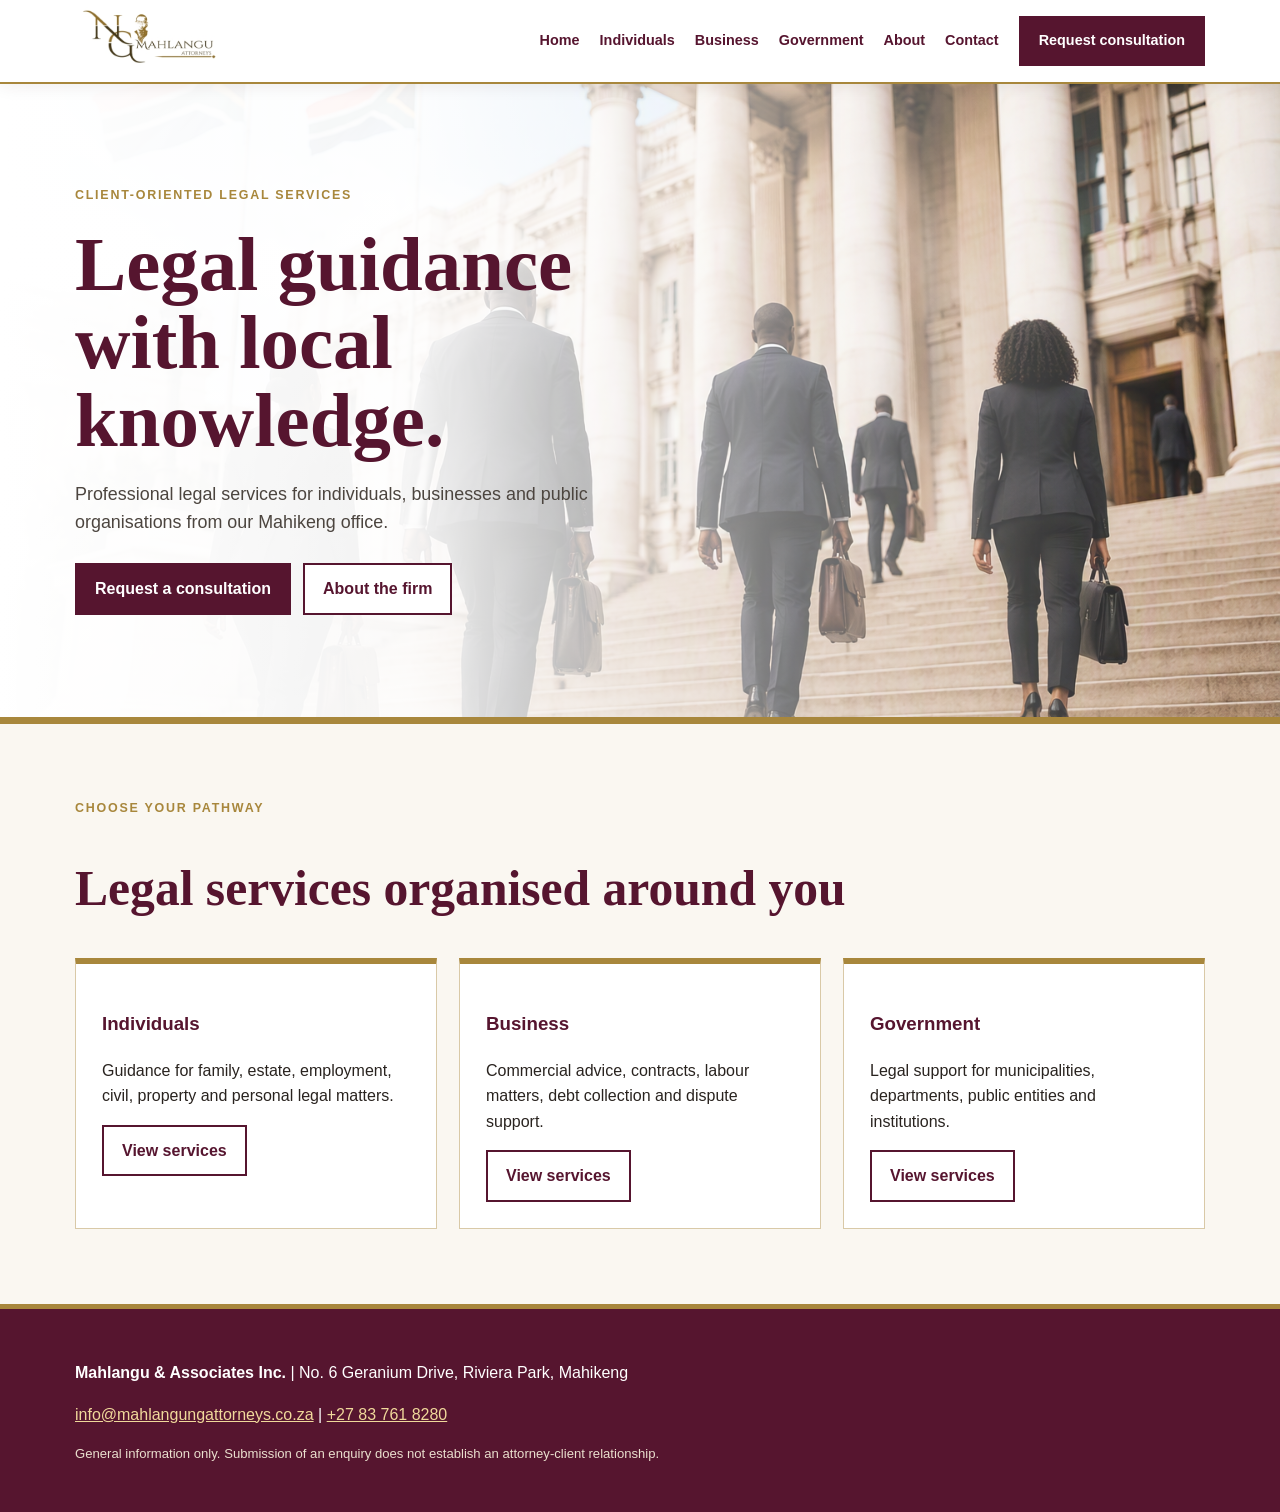
==== index.html @ ce29629a "Add files via upload" ====
<!doctype html><html lang="en-ZA"><head><meta charset="utf-8"><meta name="viewport" content="width=device-width,initial-scale=1"><meta name="description" content="Law firm in Mahikeng serving individuals, businesses and public organisations."><title>Mahlangu Attorneys | Mahikeng</title><link rel="stylesheet" href="assets/style.css"><link rel="icon" href="assets/logo.jpeg"></head><body><header class="top"><nav class="nav wrap"><a href="index.html"><img class="logo" src="assets/logo.jpeg" alt="Mahlangu Attorneys logo"></a><button class="menu" aria-expanded="false">Menu</button><div class="links"><a href="index.html">Home</a><a href="individuals.html">Individuals</a><a href="business.html">Business</a><a href="government.html">Government</a><a href="about.html">About</a><a href="contact.html">Contact</a><a class="button" href="contact.html#form">Request consultation</a></div></nav></header>
<main><section class="hero"><div class="wrap"><div class="hero-copy"><div class="eyebrow">Client-oriented legal services</div><h1>Legal guidance with local knowledge.</h1><p class="lead">Professional legal services for individuals, businesses and public organisations from our Mahikeng office.</p><div class="btns"><a class="button" href="contact.html#form">Request a consultation</a><a class="button outline" href="about.html">About the firm</a></div></div></div></section><section class="section soft"><div class="wrap"><div class="eyebrow">Choose your pathway</div><h2>Legal services organised around you</h2><div class="grid3"><article class="card"><h3>Individuals</h3><p>Guidance for family, estate, employment, civil, property and personal legal matters.</p><a class="button outline" href="individuals.html">View services</a></article><article class="card"><h3>Business</h3><p>Commercial advice, contracts, labour matters, debt collection and dispute support.</p><a class="button outline" href="business.html">View services</a></article><article class="card"><h3>Government</h3><p>Legal support for municipalities, departments, public entities and institutions.</p><a class="button outline" href="government.html">View services</a></article></div></div></section></main><footer><div class="wrap"><p><strong>Mahlangu & Associates Inc.</strong> | No. 6 Geranium Drive, Riviera Park, Mahikeng</p><p><a href="mailto:info@mahlangungattorneys.co.za">info@mahlangungattorneys.co.za</a> | <a href="tel:+27837618280">+27 83 761 8280</a></p><p class="note" style="color:#eadfce">General information only. Submission of an enquiry does not establish an attorney-client relationship.</p></div></footer><script src="assets/site.js"></script>
</body></html>
---- assets/style.css ----
:root{--burg:#56152f;--gold:#a8873c;--ink:#29231f;--muted:#6d665f;--cream:#faf7f1;--line:#d9c9a7}*{box-sizing:border-box}html{scroll-behavior:smooth}body{margin:0;font-family:Arial,Helvetica,sans-serif;color:var(--ink);line-height:1.6;background:#fff}a{color:inherit}.wrap{width:min(1130px,92%);margin:auto}.top{position:sticky;top:0;z-index:20;background:#fff;border-bottom:2px solid var(--gold);box-shadow:0 2px 16px #3b211514}.nav{min-height:82px;display:flex;align-items:center;justify-content:space-between;gap:25px}.logo{width:285px;max-width:43vw;height:65px;object-fit:contain;object-position:left}.links{display:flex;align-items:center;gap:20px}.links a{text-decoration:none;color:var(--burg);font-weight:700;font-size:.9rem}.button{display:inline-block;background:var(--burg);color:#fff!important;padding:11px 18px;border:2px solid var(--burg);text-decoration:none;font-weight:700}.button.gold{background:var(--gold);border-color:var(--gold);color:#fff!important}.button.outline{background:#fff;color:var(--burg)!important}.menu{display:none;background:var(--burg);color:#fff;border:0;padding:10px}.hero{position:relative;min-height:640px;display:grid;align-items:center;border-bottom:7px solid var(--gold);overflow:hidden}.hero:before{content:"";position:absolute;inset:0;background:url('landing-court.png') center/cover no-repeat}.hero:after{content:"";position:absolute;inset:0;background:linear-gradient(90deg,#fff 0%,rgba(255,255,255,.95) 32%,rgba(255,255,255,.45) 62%,rgba(255,255,255,.03) 100%)}.hero-copy{position:relative;z-index:2;max-width:550px;padding:70px 0}.eyebrow{color:var(--gold);letter-spacing:.14em;text-transform:uppercase;font-weight:800;font-size:.78rem}.hero h1,.pagehero h1{font-family:Georgia,serif;color:var(--burg);font-size:clamp(2.8rem,6vw,5rem);line-height:1.02;margin:.25em 0}.lead{font-size:1.12rem;color:#4c453f}.btns{display:flex;gap:12px;flex-wrap:wrap;margin-top:26px}.section{padding:75px 0}.soft{background:var(--cream)}h2{font-family:Georgia,serif;color:var(--burg);font-size:clamp(2rem,4vw,3.1rem);line-height:1.15}.grid3{display:grid;grid-template-columns:repeat(3,1fr);gap:22px}.card{border:1px solid var(--line);border-top:6px solid var(--gold);background:#fff;padding:26px}.card h3{color:var(--burg)}.pagehero{display:grid;grid-template-columns:1fr 1fr;min-height:520px;border-bottom:6px solid var(--gold)}.pagehero .copy{padding:70px max(4vw,30px);display:grid;align-content:center;background:#fff}.pagehero img{width:100%;height:100%;object-fit:cover}.services{display:grid;grid-template-columns:repeat(2,1fr);gap:16px}.service{padding:22px;border-left:5px solid var(--burg);background:var(--cream)}.service h3{margin-top:0;color:var(--burg)}.contact{display:grid;grid-template-columns:.85fr 1.15fr;gap:40px}.panel{border:1px solid var(--line);padding:28px}.field{margin-bottom:14px}.field label{font-weight:700;display:block}.field input,.field select,.field textarea{width:100%;padding:12px;border:1px solid #aaa;font:inherit}.socials{display:flex;gap:10px;flex-wrap:wrap;margin-top:18px}.social{padding:9px 13px;border:1px solid var(--gold);color:var(--burg);text-decoration:none;font-weight:700}.note{font-size:.82rem;color:var(--muted)}footer{background:var(--burg);color:#fff;padding:35px 0;border-top:5px solid var(--gold)}footer .logo{background:#fff;padding:4px}footer a{color:#f0d99b}.success{display:none;padding:12px;background:#edf5ef;border-left:5px solid #39734d;margin-top:12px}@media(max-width:820px){.menu{display:block}.links{display:none;position:absolute;top:82px;left:0;right:0;background:#fff;padding:20px;flex-direction:column;align-items:flex-start;border-bottom:2px solid var(--gold)}.links.open{display:flex}.pagehero{grid-template-columns:1fr}.pagehero img{max-height:420px}.grid3{grid-template-columns:1fr}.contact{grid-template-columns:1fr}.hero:after{background:rgba(255,255,255,.75)}.services{grid-template-columns:1fr}}@media(max-width:520px){.logo{width:195px}.hero{min-height:570px}.hero-copy{padding:45px 0}}
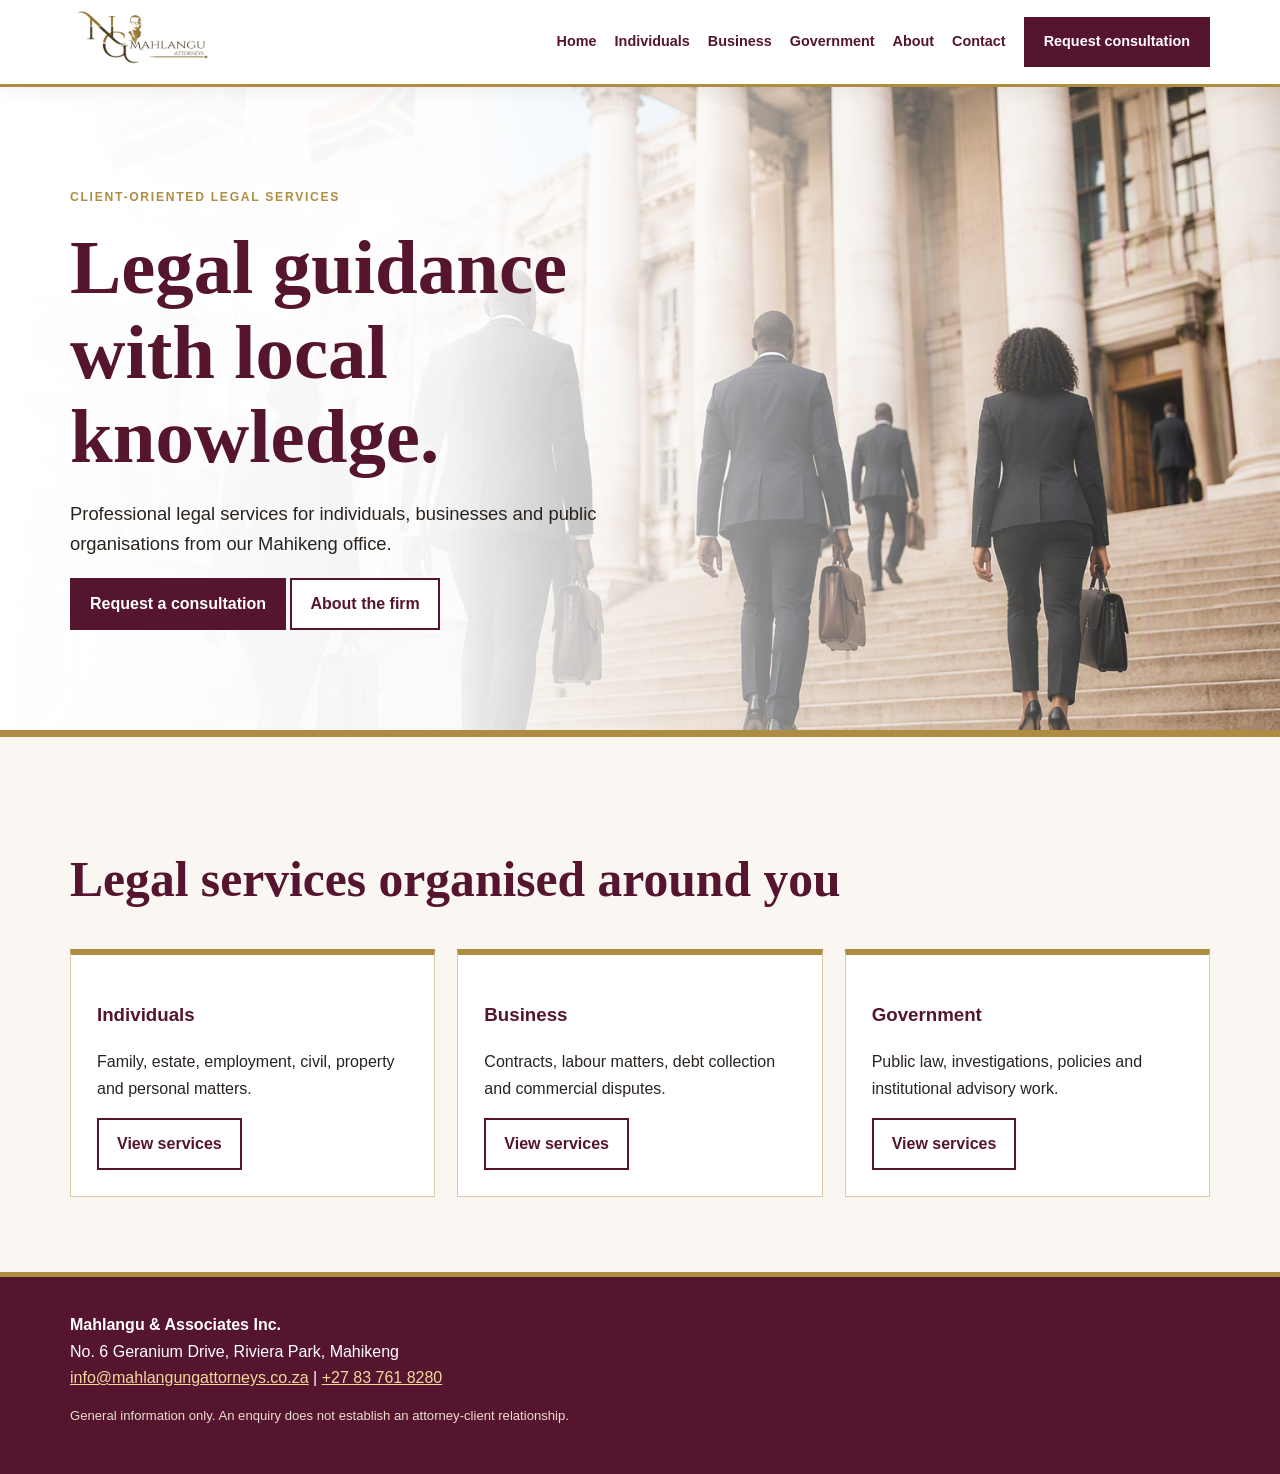
==== commit dddc4f58: "Add files via upload" ====
--- a/index.html
+++ b/index.html
@@ -1,3 +1 @@
-<!doctype html><html lang="en-ZA"><head><meta charset="utf-8"><meta name="viewport" content="width=device-width,initial-scale=1"><meta name="description" content="Law firm in Mahikeng serving individuals, businesses and public organisations."><title>Mahlangu Attorneys | Mahikeng</title><link rel="stylesheet" href="assets/style.css"><link rel="icon" href="assets/logo.jpeg"></head><body><header class="top"><nav class="nav wrap"><a href="index.html"><img class="logo" src="assets/logo.jpeg" alt="Mahlangu Attorneys logo"></a><button class="menu" aria-expanded="false">Menu</button><div class="links"><a href="index.html">Home</a><a href="individuals.html">Individuals</a><a href="business.html">Business</a><a href="government.html">Government</a><a href="about.html">About</a><a href="contact.html">Contact</a><a class="button" href="contact.html#form">Request consultation</a></div></nav></header>
-<main><section class="hero"><div class="wrap"><div class="hero-copy"><div class="eyebrow">Client-oriented legal services</div><h1>Legal guidance with local knowledge.</h1><p class="lead">Professional legal services for individuals, businesses and public organisations from our Mahikeng office.</p><div class="btns"><a class="button" href="contact.html#form">Request a consultation</a><a class="button outline" href="about.html">About the firm</a></div></div></div></section><section class="section soft"><div class="wrap"><div class="eyebrow">Choose your pathway</div><h2>Legal services organised around you</h2><div class="grid3"><article class="card"><h3>Individuals</h3><p>Guidance for family, estate, employment, civil, property and personal legal matters.</p><a class="button outline" href="individuals.html">View services</a></article><article class="card"><h3>Business</h3><p>Commercial advice, contracts, labour matters, debt collection and dispute support.</p><a class="button outline" href="business.html">View services</a></article><article class="card"><h3>Government</h3><p>Legal support for municipalities, departments, public entities and institutions.</p><a class="button outline" href="government.html">View services</a></article></div></div></section></main><footer><div class="wrap"><p><strong>Mahlangu & Associates Inc.</strong> | No. 6 Geranium Drive, Riviera Park, Mahikeng</p><p><a href="mailto:info@mahlangungattorneys.co.za">info@mahlangungattorneys.co.za</a> | <a href="tel:+27837618280">+27 83 761 8280</a></p><p class="note" style="color:#eadfce">General information only. Submission of an enquiry does not establish an attorney-client relationship.</p></div></footer><script src="assets/site.js"></script>
-</body></html>+<!doctype html><html lang="en-ZA"><head><meta charset="utf-8"><meta name="viewport" content="width=device-width,initial-scale=1"><title>Mahlangu Attorneys | Mahikeng</title><link rel="stylesheet" href="assets/style.css"></head><body><header class="top"><nav class="nav wrap"><a href="index.html"><img class="logo" src="assets/logo.jpeg" alt="Mahlangu Attorneys logo"></a><button class="menu">Menu</button><div class="links"><a href="index.html">Home</a><a href="individuals.html">Individuals</a><a href="business.html">Business</a><a href="government.html">Government</a><a href="about.html">About</a><a href="contact.html">Contact</a><a class="btn" href="contact.html">Request consultation</a></div></nav></header><main><section class="hero"><div class="wrap"><div class="hero-copy"><div class="eyebrow">Client-oriented legal services</div><h1>Legal guidance with local knowledge.</h1><p class="lead">Professional legal services for individuals, businesses and public organisations from our Mahikeng office.</p><a class="btn" href="contact.html">Request a consultation</a> <a class="btn out" href="about.html">About the firm</a></div></div></section><section class="section soft"><div class="wrap"><h2>Legal services organised around you</h2><div class="grid3"><div class="card"><h3>Individuals</h3><p>Family, estate, employment, civil, property and personal matters.</p><a class="btn out" href="individuals.html">View services</a></div><div class="card"><h3>Business</h3><p>Contracts, labour matters, debt collection and commercial disputes.</p><a class="btn out" href="business.html">View services</a></div><div class="card"><h3>Government</h3><p>Public law, investigations, policies and institutional advisory work.</p><a class="btn out" href="government.html">View services</a></div></div></div></section></main><footer><div class="wrap"><strong>Mahlangu & Associates Inc.</strong><br>No. 6 Geranium Drive, Riviera Park, Mahikeng<br><a href="mailto:info@mahlangungattorneys.co.za">info@mahlangungattorneys.co.za</a> | <a href="tel:+27837618280">+27 83 761 8280</a><p class="fine" style="color:#eadfce">General information only. An enquiry does not establish an attorney-client relationship.</p></div></footer><script src="assets/site.js"></script></body></html>
--- a/assets/style.css
+++ b/assets/style.css
@@ -1 +1,2 @@
-:root{--burg:#56152f;--gold:#a8873c;--ink:#29231f;--muted:#6d665f;--cream:#faf7f1;--line:#d9c9a7}*{box-sizing:border-box}html{scroll-behavior:smooth}body{margin:0;font-family:Arial,Helvetica,sans-serif;color:var(--ink);line-height:1.6;background:#fff}a{color:inherit}.wrap{width:min(1130px,92%);margin:auto}.top{position:sticky;top:0;z-index:20;background:#fff;border-bottom:2px solid var(--gold);box-shadow:0 2px 16px #3b211514}.nav{min-height:82px;display:flex;align-items:center;justify-content:space-between;gap:25px}.logo{width:285px;max-width:43vw;height:65px;object-fit:contain;object-position:left}.links{display:flex;align-items:center;gap:20px}.links a{text-decoration:none;color:var(--burg);font-weight:700;font-size:.9rem}.button{display:inline-block;background:var(--burg);color:#fff!important;padding:11px 18px;border:2px solid var(--burg);text-decoration:none;font-weight:700}.button.gold{background:var(--gold);border-color:var(--gold);color:#fff!important}.button.outline{background:#fff;color:var(--burg)!important}.menu{display:none;background:var(--burg);color:#fff;border:0;padding:10px}.hero{position:relative;min-height:640px;display:grid;align-items:center;border-bottom:7px solid var(--gold);overflow:hidden}.hero:before{content:"";position:absolute;inset:0;background:url('landing-court.png') center/cover no-repeat}.hero:after{content:"";position:absolute;inset:0;background:linear-gradient(90deg,#fff 0%,rgba(255,255,255,.95) 32%,rgba(255,255,255,.45) 62%,rgba(255,255,255,.03) 100%)}.hero-copy{position:relative;z-index:2;max-width:550px;padding:70px 0}.eyebrow{color:var(--gold);letter-spacing:.14em;text-transform:uppercase;font-weight:800;font-size:.78rem}.hero h1,.pagehero h1{font-family:Georgia,serif;color:var(--burg);font-size:clamp(2.8rem,6vw,5rem);line-height:1.02;margin:.25em 0}.lead{font-size:1.12rem;color:#4c453f}.btns{display:flex;gap:12px;flex-wrap:wrap;margin-top:26px}.section{padding:75px 0}.soft{background:var(--cream)}h2{font-family:Georgia,serif;color:var(--burg);font-size:clamp(2rem,4vw,3.1rem);line-height:1.15}.grid3{display:grid;grid-template-columns:repeat(3,1fr);gap:22px}.card{border:1px solid var(--line);border-top:6px solid var(--gold);background:#fff;padding:26px}.card h3{color:var(--burg)}.pagehero{display:grid;grid-template-columns:1fr 1fr;min-height:520px;border-bottom:6px solid var(--gold)}.pagehero .copy{padding:70px max(4vw,30px);display:grid;align-content:center;background:#fff}.pagehero img{width:100%;height:100%;object-fit:cover}.services{display:grid;grid-template-columns:repeat(2,1fr);gap:16px}.service{padding:22px;border-left:5px solid var(--burg);background:var(--cream)}.service h3{margin-top:0;color:var(--burg)}.contact{display:grid;grid-template-columns:.85fr 1.15fr;gap:40px}.panel{border:1px solid var(--line);padding:28px}.field{margin-bottom:14px}.field label{font-weight:700;display:block}.field input,.field select,.field textarea{width:100%;padding:12px;border:1px solid #aaa;font:inherit}.socials{display:flex;gap:10px;flex-wrap:wrap;margin-top:18px}.social{padding:9px 13px;border:1px solid var(--gold);color:var(--burg);text-decoration:none;font-weight:700}.note{font-size:.82rem;color:var(--muted)}footer{background:var(--burg);color:#fff;padding:35px 0;border-top:5px solid var(--gold)}footer .logo{background:#fff;padding:4px}footer a{color:#f0d99b}.success{display:none;padding:12px;background:#edf5ef;border-left:5px solid #39734d;margin-top:12px}@media(max-width:820px){.menu{display:block}.links{display:none;position:absolute;top:82px;left:0;right:0;background:#fff;padding:20px;flex-direction:column;align-items:flex-start;border-bottom:2px solid var(--gold)}.links.open{display:flex}.pagehero{grid-template-columns:1fr}.pagehero img{max-height:420px}.grid3{grid-template-columns:1fr}.contact{grid-template-columns:1fr}.hero:after{background:rgba(255,255,255,.75)}.services{grid-template-columns:1fr}}@media(max-width:520px){.logo{width:195px}.hero{min-height:570px}.hero-copy{padding:45px 0}}
+
+:root{--b:#56152f;--g:#ae8d43;--ink:#29231f;--muted:#6d665f;--cream:#faf7f2;--line:#dbcba8}*{box-sizing:border-box}body{margin:0;font-family:Arial,Helvetica,sans-serif;color:var(--ink);line-height:1.65;background:#fff}a{color:inherit}.wrap{width:min(1140px,92%);margin:auto}.top{position:sticky;top:0;z-index:10;background:#fff;border-bottom:3px solid var(--g);box-shadow:0 3px 20px #0001}.nav{min-height:84px;display:flex;align-items:center;justify-content:space-between;gap:22px}.logo{width:275px;max-width:44vw;height:64px;object-fit:contain;object-position:left}.links{display:flex;gap:18px;align-items:center}.links a{text-decoration:none;color:var(--b);font-weight:700;font-size:.9rem}.btn{display:inline-block;background:var(--b);color:#fff!important;padding:11px 18px;text-decoration:none;border:2px solid var(--b);font-weight:700}.btn.out{background:#fff;color:var(--b)!important}.menu{display:none;background:var(--b);color:#fff;border:0;padding:10px 13px}.hero{min-height:650px;position:relative;display:grid;align-items:center;border-bottom:7px solid var(--g)}.hero:before{content:'';position:absolute;inset:0;background:url('court-hero.png') center/cover}.hero:after{content:'';position:absolute;inset:0;background:linear-gradient(90deg,#fff 0%,#fffffff2 35%,#ffffff70 65%,transparent)}.hero-copy{position:relative;z-index:1;max-width:580px}.eyebrow{color:var(--g);text-transform:uppercase;letter-spacing:.14em;font-weight:800;font-size:.76rem}h1,h2{font-family:Georgia,serif;color:var(--b);line-height:1.1}h1{font-size:clamp(2.8rem,6vw,5rem);margin:.25em 0}h2{font-size:clamp(2rem,4vw,3.1rem)}.lead{font-size:1.15rem}.section{padding:75px 0}.soft{background:var(--cream)}.grid3{display:grid;grid-template-columns:repeat(3,1fr);gap:22px}.card{background:#fff;border:1px solid var(--line);border-top:6px solid var(--g);padding:26px}.card h3{color:var(--b)}.pagehero{display:grid;grid-template-columns:1fr 1fr;min-height:520px;border-bottom:6px solid var(--g)}.pagehero .copy{padding:70px max(4vw,30px);display:grid;align-content:center}.pagehero img{width:100%;height:100%;object-fit:cover}.services{display:grid;grid-template-columns:repeat(2,1fr);gap:16px}.service{background:var(--cream);border-left:5px solid var(--b);padding:22px}.service h3{margin-top:0;color:var(--b)}.history{display:grid;grid-template-columns:1.05fr .95fr;gap:40px}.director{background:var(--cream);border:1px solid var(--line);border-top:6px solid var(--b);padding:28px}.timeline{border-left:3px solid var(--g);padding-left:24px}.milestone{margin-bottom:25px}.milestone strong{display:block;color:var(--b);font-family:Georgia,serif;font-size:1.18rem}.testimonials{display:grid;grid-template-columns:repeat(2,1fr);gap:20px;margin-top:20px}.testimonial{position:relative;background:#fff;border:1px solid var(--line);border-left:6px solid var(--g);padding:25px}.testimonial blockquote{margin:12px 0 18px}.sample{font-size:.7rem;color:var(--b);border:1px solid var(--g);padding:4px 8px;text-transform:uppercase;font-weight:800}.blurred{filter:blur(4px);font-weight:800;color:var(--b)}.role{display:block;color:var(--muted);font-size:.85rem}.notice{background:#fff7df;border-left:4px solid var(--g);padding:14px}.social-cta{text-align:center;margin-top:45px;padding:34px;border:2px solid var(--g);background:#fff}.socials{display:flex;justify-content:center;gap:12px;flex-wrap:wrap}.social{border:1px solid var(--g);color:var(--b);padding:9px 14px;text-decoration:none;font-weight:800}.contact{display:grid;grid-template-columns:.85fr 1.15fr;gap:35px}.panel{border:1px solid var(--line);padding:28px}.field{margin-bottom:14px}.field label{font-weight:700;display:block}.field input,.field select,.field textarea{width:100%;padding:12px;border:1px solid #aaa;font:inherit}.fine{font-size:.82rem;color:var(--muted)}footer{background:var(--b);color:#fff;border-top:5px solid var(--g);padding:35px 0}footer a{color:#f0d99b}@media(max-width:850px){.menu{display:block}.links{display:none;position:absolute;top:84px;left:0;right:0;background:#fff;padding:20px;flex-direction:column;align-items:flex-start;border-bottom:2px solid var(--g)}.links.open{display:flex}.grid3,.pagehero,.services,.history,.testimonials,.contact{grid-template-columns:1fr}.pagehero img{max-height:420px}.hero:after{background:#ffffffc9}}
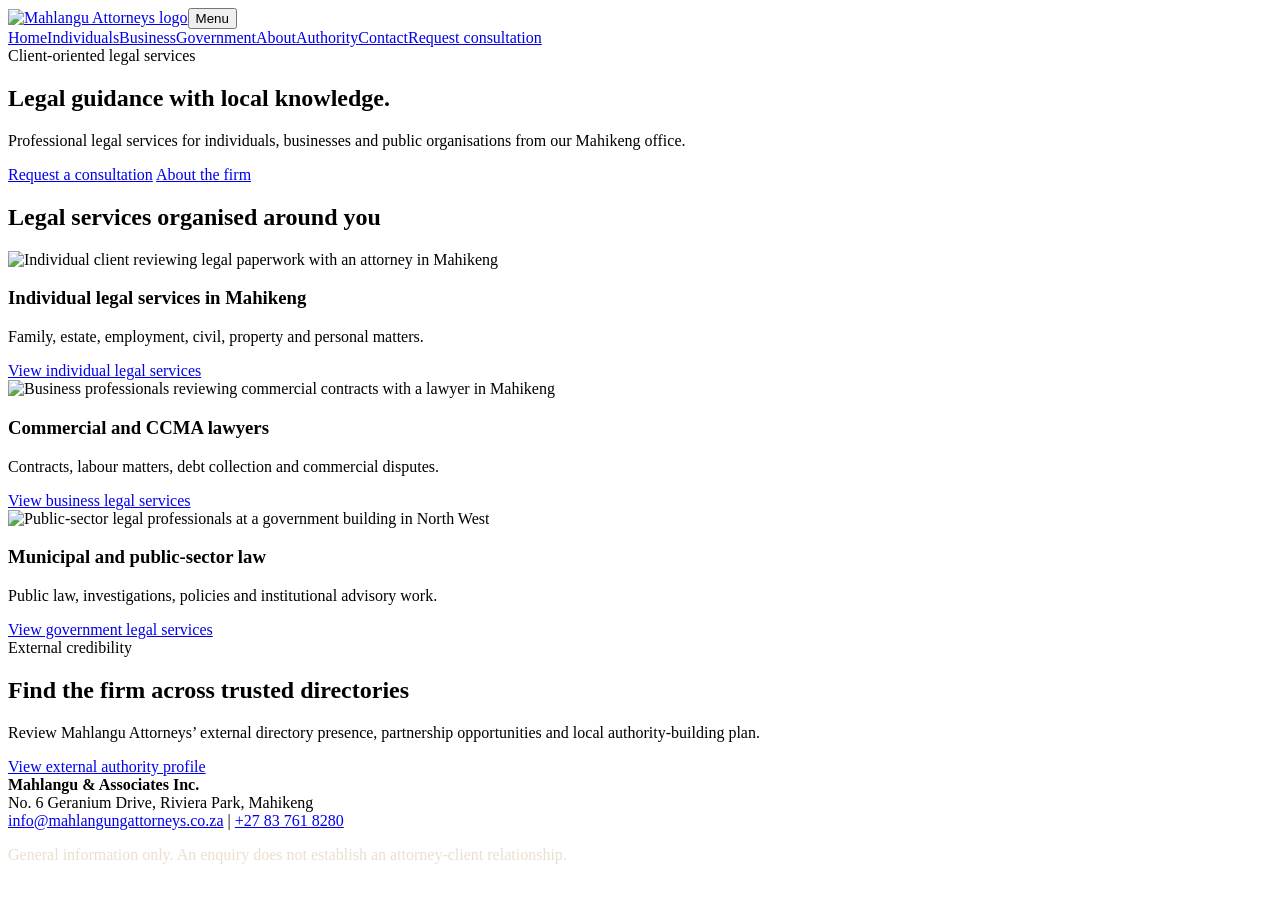
==== commit 857d8321: "Add files via upload" ====
--- a/index.html
+++ b/index.html
@@ -1 +1 @@
-<!doctype html><html lang="en-ZA"><head><meta charset="utf-8"><meta name="viewport" content="width=device-width,initial-scale=1"><title>Mahlangu Attorneys | Mahikeng</title><link rel="stylesheet" href="assets/style.css"></head><body><header class="top"><nav class="nav wrap"><a href="index.html"><img class="logo" src="assets/logo.jpeg" alt="Mahlangu Attorneys logo"></a><button class="menu">Menu</button><div class="links"><a href="index.html">Home</a><a href="individuals.html">Individuals</a><a href="business.html">Business</a><a href="government.html">Government</a><a href="about.html">About</a><a href="contact.html">Contact</a><a class="btn" href="contact.html">Request consultation</a></div></nav></header><main><section class="hero"><div class="wrap"><div class="hero-copy"><div class="eyebrow">Client-oriented legal services</div><h1>Legal guidance with local knowledge.</h1><p class="lead">Professional legal services for individuals, businesses and public organisations from our Mahikeng office.</p><a class="btn" href="contact.html">Request a consultation</a> <a class="btn out" href="about.html">About the firm</a></div></div></section><section class="section soft"><div class="wrap"><h2>Legal services organised around you</h2><div class="grid3"><div class="card"><h3>Individuals</h3><p>Family, estate, employment, civil, property and personal matters.</p><a class="btn out" href="individuals.html">View services</a></div><div class="card"><h3>Business</h3><p>Contracts, labour matters, debt collection and commercial disputes.</p><a class="btn out" href="business.html">View services</a></div><div class="card"><h3>Government</h3><p>Public law, investigations, policies and institutional advisory work.</p><a class="btn out" href="government.html">View services</a></div></div></div></section></main><footer><div class="wrap"><strong>Mahlangu & Associates Inc.</strong><br>No. 6 Geranium Drive, Riviera Park, Mahikeng<br><a href="mailto:info@mahlangungattorneys.co.za">info@mahlangungattorneys.co.za</a> | <a href="tel:+27837618280">+27 83 761 8280</a><p class="fine" style="color:#eadfce">General information only. An enquiry does not establish an attorney-client relationship.</p></div></footer><script src="assets/site.js"></script></body></html>+<!doctype html><html lang="en-ZA"><head><meta charset="utf-8"><meta name="viewport" content="width=device-width,initial-scale=1"><title>Attorneys in Mahikeng | Mahlangu & Associates Inc.</title><meta name="description" content="Mahlangu & Associates Inc. provides legal services to individuals, businesses, municipalities and public organisations in Mahikeng and North West."><meta name="keywords" content="attorneys in Mahikeng"><meta name="robots" content="index, follow"><link rel="canonical" href="https://pmanphako-collab.github.io/mahlangu-attorneys-website/index.html"><link rel="stylesheet" href="assets/style.css"><meta property="og:title" content="Attorneys in Mahikeng | Mahlangu & Associates Inc."><meta property="og:description" content="Mahlangu & Associates Inc. provides legal services to individuals, businesses, municipalities and public organisations in Mahikeng and North West."><meta property="og:type" content="website"><meta property="og:image" content="assets/attorneys-mahikeng-court.png"></head><body><header class="top"><nav class="nav wrap"><a href="index.html"><img class="logo" src="assets/logo.jpeg" alt="Mahlangu Attorneys logo"></a><button class="menu">Menu</button><div class="links"><a href="index.html">Home</a><a href="individuals.html">Individuals</a><a href="business.html">Business</a><a href="government.html">Government</a><a href="about.html">About</a><a href="authority.html">Authority</a><a href="contact.html">Contact</a><a class="btn" href="contact.html">Request consultation</a></div></nav></header><main><section class="hero"><div class="wrap"><div class="hero-copy"><div class="eyebrow">Client-oriented legal services</div><h1>Legal guidance with local knowledge.</h1><p class="lead">Professional legal services for individuals, businesses and public organisations from our Mahikeng office.</p><a class="btn" href="contact.html">Request a consultation</a> <a class="btn out" href="about.html">About the firm</a></div></div></section><section class="section soft"><div class="wrap"><h2>Legal services organised around you</h2><div class="grid3"><article class="card audience-card"><img src="assets/individual-legal-services-mahikeng.png" loading="lazy" alt="Individual client reviewing legal paperwork with an attorney in Mahikeng"><div class="inside"><h3>Individual legal services in Mahikeng</h3><p>Family, estate, employment, civil, property and personal matters.</p><a class="btn out" href="individuals.html">View individual legal services</a></div></article><article class="card audience-card"><img src="assets/commercial-ccma-lawyers-mahikeng.png" loading="lazy" alt="Business professionals reviewing commercial contracts with a lawyer in Mahikeng"><div class="inside"><h3>Commercial and CCMA lawyers</h3><p>Contracts, labour matters, debt collection and commercial disputes.</p><a class="btn out" href="business.html">View business legal services</a></div></article><article class="card audience-card"><img src="assets/municipal-public-sector-lawyers-north-west.png" loading="lazy" alt="Public-sector legal professionals at a government building in North West"><div class="inside"><h3>Municipal and public-sector law</h3><p>Public law, investigations, policies and institutional advisory work.</p><a class="btn out" href="government.html">View government legal services</a></div></article></div></div></section><section class="section"><div class="wrap"><div class="authority-note"><div class="eyebrow">External credibility</div><h2>Find the firm across trusted directories</h2><p>Review Mahlangu Attorneys’ external directory presence, partnership opportunities and local authority-building plan.</p><a class="btn out" href="authority.html">View external authority profile</a></div></div></section></main><footer><div class="wrap"><strong>Mahlangu & Associates Inc.</strong><br>No. 6 Geranium Drive, Riviera Park, Mahikeng<br><a href="mailto:info@mahlangungattorneys.co.za">info@mahlangungattorneys.co.za</a> | <a href="tel:+27837618280">+27 83 761 8280</a><p class="fine" style="color:#eadfce">General information only. An enquiry does not establish an attorney-client relationship.</p></div></footer><script src="assets/site.js"></script></body></html>
